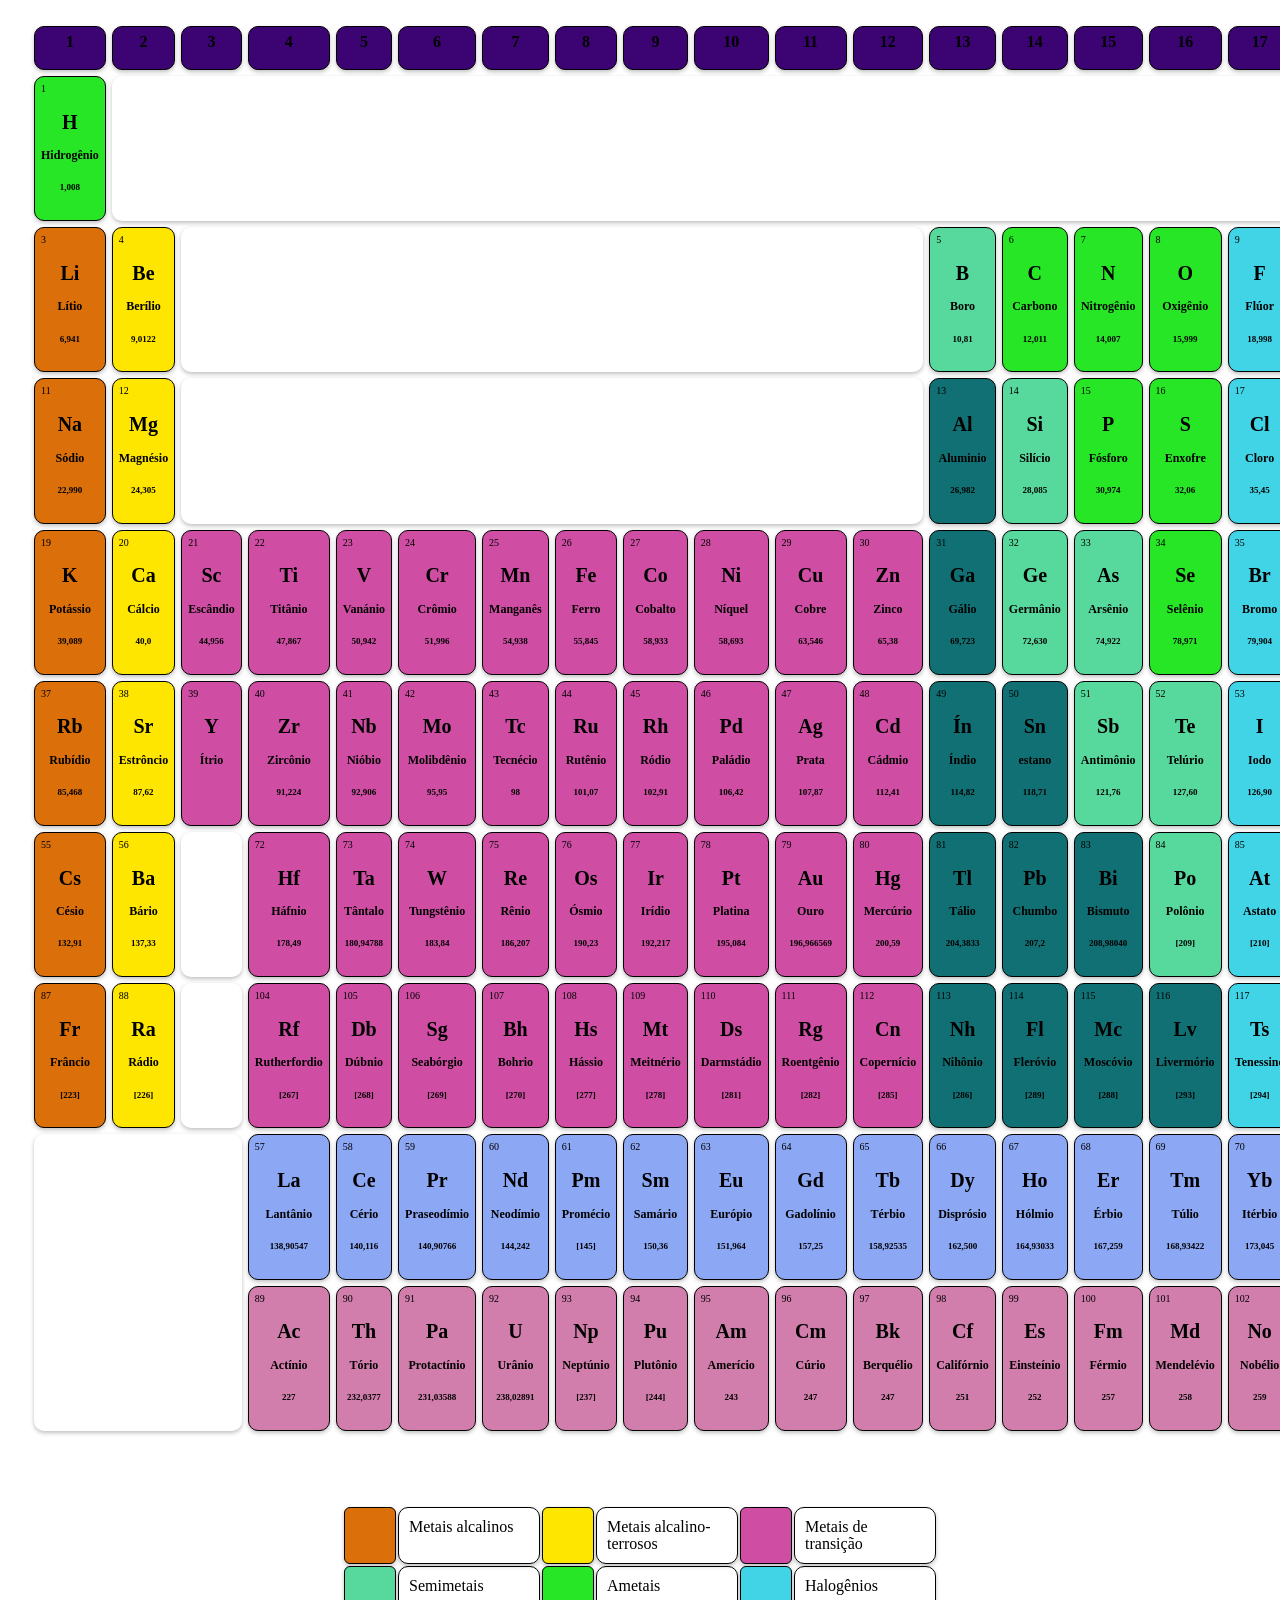
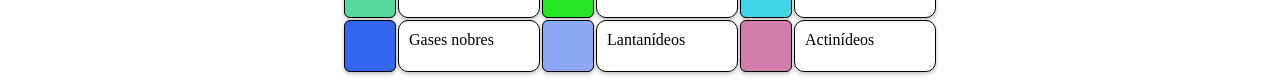
==== index.html @ 9865659d "Add files via upload" ====
<!DOCTYPE html>
<html lang="pt-br">
<head>
    <meta charset="UTF-8">
    <meta name="viewport" content="width=device-width, initial-scale=1.0">
    <title>Documento</title>
    <link rel="stylesheet" href="Tab2.css">
</head>
<body>
    <table class="tabela">
        <tr class="grupos">
            <td>1</td>
            <td>2</td>
            <td>3</td>
            <td>4</td>
            <td>5</td>
            <td>6</td>
            <td>7</td>
            <td>8</td>
            <td>9</td>
            <td>10</td>
            <td>11</td>
            <td>12</td>
            <td>13</td>
            <td>14</td>
            <td>15</td>
            <td>16</td>
            <td>17</td>
            <td>18</td>
    </tr>
        <tr>
            
            <td class="ametal">
                <div class="numero">1</div>
                <h2 class="simbolo">H</h2>
                <h4 class="nome">Hidrogênio</h4>
                <h6 class="massa">1,008</h6>
                
            </td>
            <td class="ooo" colspan="16"></td>
            <td class="gas-nobre">
                <div class="numero">2</div>
                <h2 class="simbolo">He</h2>
                <h4 class="nome">Hélio</h4>
                <h6 class="massa">4.0026</h6>
                
            </td>
        </tr>
        <tr>
            <td class="metal-alcalino">
                <div class="numero">3</div>
                <h2 class="simbolo">Li</h2>
                <h4 class="nome">Lítio</h4>
                <h6 class="massa">6,941</h6>
                
            </td>
            <td class="metal-alcalino-terroso">
                <div class="numero">4</div>
                <h2 class="simbolo">Be</h2>
                <h4 class="nome">Berílio</h4>
                <h6 class="massa">9,0122</h6>
                
            </td>
            <td class="ooo" colspan="10"></td>
            <td class="semimetal">
                <div class="numero">5</div>
                <h2 class="simbolo">B</h2>
                <h4 class="nome">Boro</h4>
                <h6 class="massa">10,81</h6>
            
            </td>
            <td class="ametal">
                <div class="numero">6</div>
                <h2 class="simbolo">C</h2>
                <h4 class="nome">Carbono</h4>
                <h6 class="massa">12,011</h6>
                
            </td>
            <td class="ametal">
                <div class="numero">7</div>
                <h2 class="simbolo">N</h2>
                <h4 class="nome">Nitrogênio</h4>
                <h6 class="massa">14,007</h6>
                
            </td>
            <td class="ametal">
                <div class="numero">8</div>
                <h2 class="simbolo">O</h2>
                <h4 class="nome">Oxigênio</h4>
                <h6 class="massa">15,999</h6>
                
            </td>
            <td class="halogenio">
                <div class="numero">9</div>
                <h2 class="simbolo">F</h2>
                <h4 class="nome">Flúor</h4>
                <h6 class="massa">18,998</h6>
                
            </td>
            <td class="gas-nobre">
                <div class="numero">10</div>
                <h2 class="simbolo">Ne</h2>
                <h4 class="nome">Neônio</h4>
                <h6 class="massa">20,180</h6>
                
            </td>
            
        </tr>
        <tr>
            <td class="metal-alcalino">
                <div class="numero">11</div>
                <h2 class="simbolo">Na</h2>
                <h4 class="nome">Sódio</h4>
                <h6 class="massa">22,990</h6>
                
            </td>
            <td class="metal-alcalino-terroso">
                <div class="numero">12</div>
                <h2 class="simbolo">Mg</h2>
                <h4 class="nome">Magnésio</h4>
                <h6 class="massa">24,305</h6>
                
            </td>
            <td class="ooo" colspan="10"></td>
            <td class="outros-metais">
                <div class="numero">13</div>
                <h2 class="simbolo">Al</h2>
                <h4 class="nome">Aluminio</h4>
                <h6 class="massa">26,982</h6>
                
            </td>
            <td class="semimetal">
                <div class="numero">14</div>
                <h2 class="simbolo">Si</h2>
                <h4 class="nome">Silício</h4>
                <h6 class="massa">28,085</h6>
                
            </td>
            <td class="ametal">
                <div class="numero">15</div>
                <h2 class="simbolo">P</h2>
                <h4 class="nome">Fósforo</h4>
                <h6 class="massa">30,974</h6>
                
            </td>
            <td class="ametal">
                <div class="numero">16</div>
                <h2 class="simbolo">S</h2>
                <h4 class="nome">Enxofre</h4>
                <h6 class="massa">32,06</h6>
                
            </td>
            <td class="halogenio">
                <div class="numero">17</div>
                <h2 class="simbolo">Cl</h2>
                <h4 class="nome">Cloro</h4>
                <h6 class="massa">35,45</h6>
                
            </td>
            <td class="gas-nobre">
                <div class="numero">18</div>
                <h2 class="simbolo">Ar</h2>
                <h4 class="nome">Argônio</h4>
                <h6 class="massa">39,948</h6>
                
            </td>
            
        </tr>
        <tr>
            <td class="metal-alcalino">
                <div class="numero">19</div>
                <h2 class="simbolo">K</h2>
                <h4 class="nome">Potássio</h4>
                <h6 class="massa">39,089</h6>
                
            </td>
            <td class="metal-alcalino-terroso">
                <div class="numero">20</div>
                <h2 class="simbolo">Ca</h2>
                <h4 class="nome">Cálcio</h4>
                <h6 class="massa">40,0</h6>
                
            </td>
            <td class="metal-transicao">
                <div class="numero">21</div>
                <h2 class="simbolo">Sc</h2>
                <h4 class="nome">Escândio</h4>
                <h6 class="massa">44,956</h6>
                
            </td>
            <td class="metal-transicao">
                <div class="numero">22</div>
                <h2 class="simbolo">Ti</h2>
                <h4 class="nome">Titânio</h4>
                <h6 class="massa">47,867</h6>
                
            </td>
            <td class="metal-transicao">
                <div class="numero">23</div>
                <h2 class="simbolo">V</h2>
                <h4 class="nome">Vanánio</h4>
                <h6 class="massa">50,942</h6>
                
            </td>
            <td class="metal-transicao">
                <div class="numero">24</div>
                <h2 class="simbolo">Cr</h2>
                <h4 class="nome">Crômio</h4>
                <h6 class="massa">51,996</h6>
                
            </td>
            <td class="metal-transicao">
                <div class="numero">25</div>
                <h2 class="simbolo">Mn</h2>
                <h4 class="nome">Manganês</h4>
                <h6 class="massa">54,938</h6>
                
            </td>
            <td class="metal-transicao">
                <div class="numero">26</div>
                <h2 class="simbolo">Fe</h2>
                <h4 class="nome">Ferro</h4>
                <h6 class="massa">55,845</h6>
                
            </td>
            <td class="metal-transicao">
                <div class="numero">27</div>
                <h2 class="simbolo">Co</h2>
                <h4 class="nome">Cobalto</h4>
                <h6 class="massa">58,933</h6>
                
            </td>
            <td class="metal-transicao">
                <div class="numero">28</div>
                <h2 class="simbolo">Ni</h2>
                <h4 class="nome">Níquel</h4>
                <h6 class="massa">58,693</h6>
                
            </td>
            <td class="metal-transicao">
                <div class="numero">29</div>
                <h2 class="simbolo">Cu</h2>
                <h4 class="nome">Cobre</h4>
                <h6 class="massa">63,546</h6>
                
            </td>
            <td class="metal-transicao">
                <div class="numero">30</div>
                <h2 class="simbolo">Zn</h2>
                <h4 class="nome">Zinco</h4>
                <h6 class="massa">65,38</h6>
                
            </td>
            <td class="outros-metais">
                <div class="numero">31</div>
                <h2 class="simbolo">Ga</h2>
                <h4 class="nome">Gálio</h4>
                <h6 class="massa">69,723</h6>
                
            </td>
            <td class="semimetal">
                <div class="numero">32</div>
                <h2 class="simbolo">Ge</h2>
                <h4 class="nome">Germânio</h4>
                <h6 class="massa">72,630</h6>
                
            </td>
            <td class="semimetal">
                <div class="numero">33</div>
                <h2 class="simbolo">As</h2>
                <h4 class="nome">Arsênio</h4>
                <h6 class="massa">74,922</h6>
                
            </td>
            <td class="ametal">
                <div class="numero">34</div>
                <h2 class="simbolo">Se</h2>
                <h4 class="nome">Selênio</h4>
                <h6 class="massa">78,971</h6>
                
            </td>
            <td class="halogenio">
                <div class="numero">35</div>
                <h2 class="simbolo">Br</h2>
                <h4 class="nome">Bromo</h4>
                <h6 class="massa">79,904</h6>
                
            </td>
            <td class="gas-nobre">
                <div class="numero">36</div>
                <h2 class="simbolo">Kr</h2>
                <h4 class="nome">Criptônio</h4>
                <h6 class="massa">83,798</h6>
                
            </td>
        </tr>
        <tr>
            <td class="metal-alcalino">
                <div class="numero">37</div>
                <h2 class="simbolo">Rb</h2>
                <h4 class="nome">Rubídio</h4>
                <h6 class="massa">85,468</h6>
                
            </td>
            <td class="metal-alcalino-terroso">
                <div class="numero">38</div>
                <h2 class="simbolo">Sr</h2>
                <h4 class="nome">Estrôncio</h4>
                <h6 class="massa">87,62</h6>
                
            </td>
            <td class="metal-transicao">
                <div class="numero">39</div>
                <h2 class="simbolo">Y</h2>
                <h4 class="nome">Ítrio</h4>
                <h6 class="massa"></h6>
                
            </td>
            <td class="metal-transicao">
                <div class="numero">40</div>
                <h2 class="simbolo">Zr</h2>
                <h4 class="nome">Zircônio</h4>
                <h6 class="massa">91,224</h6>
                
            </td>
            <td class="metal-transicao">
                <div class="numero">41</div>
                <h2 class="simbolo">Nb</h2>
                <h4 class="nome">Nióbio</h4>
                <h6 class="massa">92,906</h6>
                
            </td>
            <td class="metal-transicao">
                <div class="numero">42</div>
                <h2 class="simbolo">Mo</h2>
                <h4 class="nome">Molibdênio</h4>
                <h6 class="massa">95,95</h6>
                
            </td>
            <td class="metal-transicao">
                <div class="numero">43</div>
                <h2 class="simbolo">Tc</h2>
                <h4 class="nome">Tecnécio</h4>
                <h6 class="massa">98</h6>
                
            </td>
            <td class="metal-transicao">
                <div class="numero">44</div>
                <h2 class="simbolo">Ru</h2>
                <h4 class="nome">Rutênio</h4>
                <h6 class="massa">101,07</h6>
                
            </td>
            <td class="metal-transicao">
                <div class="numero">45</div>
                <h2 class="simbolo">Rh</h2>
                <h4 class="nome">Ródio</h4>
                <h6 class="massa">102,91</h6>
                
            </td>
            <td class="metal-transicao">
                <div class="numero">46</div>
                <h2 class="simbolo">Pd</h2>
                <h4 class="nome">Paládio</h4>
                <h6 class="massa">106,42</h6>
                
            </td>
            <td class="metal-transicao">
                <div class="numero">47</div>
                <h2 class="simbolo">Ag</h2>
                <h4 class="nome">Prata</h4>
                <h6 class="massa">107,87</h6>
                
            </td>
            <td class="metal-transicao">
                <div class="numero">48</div>
                <h2 class="simbolo">Cd</h2>
                <h4 class="nome">Cádmio</h4>
                <h6 class="massa">112,41</h6>
                
            </td>
            <td class="outros-metais">
                <div class="numero">49</div>
                <h2 class="simbolo">Ín</h2>
                <h4 class="nome">Índio</h4>
                <h6 class="massa">114,82</h6>
                
            </td>
            <td class="outros-metais">
                <div class="numero">50</div>
                <h2 class="simbolo">Sn</h2>
                <h4 class="nome">estano</h4>
                <h6 class="massa">118,71</h6>
                
            </td>
            <td class="semimetal">
                <div class="numero">51</div>
                <h2 class="simbolo">Sb</h2>
                <h4 class="nome">Antimônio</h4>
                <h6 class="massa">121,76</h6>
                
            </td>
            <td class="semimetal">
                <div class="numero">52</div>
                <h2 class="simbolo">Te</h2>
                <h4 class="nome">Telúrio</h4>
                <h6 class="massa">127,60</h6>
                
            </td>
            <td class="halogenio">
                <div class="numero">53</div>
                <h2 class="simbolo">I</h2>
                <h4 class="nome">Iodo</h4>
                <h6 class="massa">126,90</h6>
                
            </td>
            <td class="gas-nobre">
                <div class="numero">54</div>
                <h2 class="simbolo">Xe</h2>
                <h4 class="nome">Xenônio</h4>
                <h6 class="massa">131,29</h6>
                
            </td>
        </tr>
        <tr>
            <td class="metal-alcalino">
                <div class="numero">55</div>
                <h2 class="simbolo">Cs</h2>
                <h4 class="nome">Césio</h4>
                <h6 class="massa">132,91</h6>
                
            </td>
            <td class="metal-alcalino-terroso">
                <div class="numero">56</div>
                <h2 class="simbolo">Ba</h2>
                <h4 class="nome">Bário</h4>
                <h6 class="massa">137,33</h6>
                
            </td>
            <td class="ooo" colspan="1"></td>
            
                <td class="metal-transicao">
                <div class="numero">72</div>
                <h2 class="simbolo">Hf</h2>
                <h4 class="nome">Háfnio</h4>
                <h6 class="massa">178,49</h6>
                
            </td>
            <td class="metal-transicao">
                <div class="numero">73</div>
                <h2 class="simbolo">Ta</h2>
                <h4 class="nome">Tântalo</h4>
                <h6 class="massa">180,94788</h6>
                
            </td>
            <td class="metal-transicao">
                <div class="numero">74</div>
                <h2 class="simbolo">W</h2>
                <h4 class="nome">Tungstênio</h4>
                <h6 class="massa">183,84</h6>
                
            </td>
            <td class="metal-transicao">
                <div class="numero">75</div>
                <h2 class="simbolo">Re</h2>
                <h4 class="nome">Rênio</h4>
                <h6 class="massa">186,207</h6>
                
            </td>
            <td class="metal-transicao">
                <div class="numero">76</div>
                <h2 class="simbolo">Os</h2>
                <h4 class="nome">Ósmio</h4>
                <h6 class="massa">190,23</h6>
                
            </td>
                <td class="metal-transicao">
                <div class="numero">77</div>
                <h2 class="simbolo">Ir</h2>
                <h4 class="nome">Irídio</h4>
                <h6 class="massa">192,217</h6>
                
            </td>
            <td class="metal-transicao">
                <div class="numero">78</div>
                <h2 class="simbolo">Pt</h2>
                <h4 class="nome">Platina</h4>
                <h6 class="massa">195,084</h6>
                
            </td>
            <td class="metal-transicao">
                <div class="numero">79</div>
                <h2 class="simbolo">Au</h2>
                <h4 class="nome">Ouro</h4>
                <h6 class="massa">196,966569</h6>
                
            </td>
            <td class="metal-transicao">
                <div class="numero">80</div>
                <h2 class="simbolo">Hg</h2>
                <h4 class="nome">Mercúrio</h4>
                <h6 class="massa">200,59</h6>
                
            </td>
            <td class="outros-metais">
                <div class="numero">81</div>
                <h2 class="simbolo">Tl</h2>
                <h4 class="nome">Tálio</h4>
                <h6 class="massa">204,3833</h6>
                
            </td>
            <td class="outros-metais">
                <div class="numero">82</div>
                <h2 class="simbolo">Pb</h2>
                <h4 class="nome">Chumbo</h4>
                <h6 class="massa">207,2</h6>
                
            </td>
            <td class="outros-metais">
                <div class="numero">83</div>
                <h2 class="simbolo">Bi</h2>
                <h4 class="nome">Bismuto</h4>
                <h6 class="massa">208,98040</h6>
                
            </td>
            <td class="semimetal">
                <div class="numero">84</div>
                <h2 class="simbolo">Po</h2>
                <h4 class="nome">Polônio</h4>
                <h6 class="massa">[209]</h6>
                
            </td>
            <td class="halogenio">
                <div class="numero">85</div>
                <h2 class="simbolo">At</h2>
                <h4 class="nome">Astato</h4>
                <h6 class="massa">[210]</h6>
                
            </td>
            <td class="gas-nobre">
                <div class="numero">86</div>
                <h2 class="simbolo">Rn</h2>
                <h4 class="nome">Radônio</h4>
                <h6 class="massa">222</h6>
                
            </td>
        </tr>
        <tr>
            <td class="metal-alcalino">
                <div class="numero">87</div>
                <h2 class="simbolo">Fr</h2>
                <h4 class="nome">Frâncio</h4>
                <h6 class="massa">[223]</h6>
                
            </td>
            <td class="metal-alcalino-terroso">
                <div class="numero">88</div>
                <h2 class="simbolo">Ra</h2>
                <h4 class="nome">Rádio</h4>
                <h6 class="massa">[226]</h6>
                
            </td>
            <td class="ooo" colspan="1"></td>
            <td class="metal-transicao">
            <div class="numero">104</div>
                <h2 class="simbolo">Rf</h2>
                <h4 class="nome">Rutherfordio</h4>
                <h6 class="massa">[267]</h6>
                
            </td>
            <td class="metal-transicao">
                <div class="numero">105</div>
                <h2 class="simbolo">Db</h2>
                <h4 class="nome">Dúbnio</h4>
                <h6 class="massa">[268]</h6>
                
            </td>
            <td class="metal-transicao">
                <div class="numero">106</div>
                <h2 class="simbolo">Sg</h2>
                <h4 class="nome">Seabórgio</h4>
                <h6 class="massa">[269]</h6>
                
            </td>
            <td class="metal-transicao">
                <div class="numero">107</div>
                <h2 class="simbolo">Bh</h2>
                <h4 class="nome">Bohrio</h4>
                <h6 class="massa">[270]</h6>
                
            </td>
            <td class="metal-transicao">
                <div class="numero">108</div>
                <h2 class="simbolo">Hs</h2>
                <h4 class="nome">Hássio</h4>
                <h6 class="massa">[277]</h6>
                
            </td>
            <td class="metal-transicao">
                <div class="numero">109</div>
                <h2 class="simbolo">Mt</h2>
                <h4 class="nome">Meitnério</h4>
                <h6 class="massa">[278]</h6>
                
            </td>
            <td class="metal-transicao">
                <div class="numero">110</div>
                <h2 class="simbolo">Ds</h2>
                <h4 class="nome">Darmstádio</h4>
                <h6 class="massa">[281]</h6>
                
            </td>
            <td class="metal-transicao">
                <div class="numero">111</div>
                <h2 class="simbolo">Rg</h2>
                <h4 class="nome">Roentgênio</h4>
                <h6 class="massa">[282]</h6>
                
            </td>
             <td class="metal-transicao">
                <div class="numero">112</div>
                <h2 class="simbolo">Cn</h2>
                <h4 class="nome">Copernício</h4>
                <h6 class="massa">[285]</h6>
                
            </td>
            <td class="outros-metais">
                <div class="numero">113</div>
                <h2 class="simbolo">Nh</h2>
                <h4 class="nome">Nihônio</h4>
                <h6 class="massa">[286]</h6>
                
            </td>
            <td class="outros-metais">
                <div class="numero">114</div>
                <h2 class="simbolo">Fl</h2>
                <h4 class="nome">Fleróvio</h4>
                <h6 class="massa">[289]</h6>
                
            </td>
                <td class="outros-metais">
                <div class="numero">115</div>
                <h2 class="simbolo">Mc</h2>
                <h4 class="nome">Moscóvio</h4>
                <h6 class="massa">[288]</h6>
                
            </td>
            <td class="outros-metais">
                <div class="numero">116</div>
                <h2 class="simbolo">Lv</h2>
                <h4 class="nome">Livermório</h4>
                <h6 class="massa">[293]</h6>
                
            </td>
            <td class="halogenio">
                <div class="numero">117</div>
                <h2 class="simbolo">Ts</h2>
                <h4 class="nome">Tenessino</h4>
                <h6 class="massa">[294]</h6>
                
            </td>
             <td class="gas-nobre">
                <div class="numero">118</div>
                <h2 class="simbolo">Og</h2>
                <h4 class="nome">Oganessônio</h4>
                <h6 class="massa">[294]</h6>
                
            </td>
        </tr>
        <tr>
            <td class="ooo"  colspan="3" rowspan="2">
                <div class="numero"></div>
                <h2 class="simbolo"></h2>
                <h4 class="nome"></h4>
                <h6 class="massa"></h6>
            </td>
            
            <td class="lantanideos">
                <div class="numero">57</div>
                <h2 class="simbolo">La</h2>
                <h4 class="nome">Lantânio</h4>
                <h6 class="massa">138,90547</h6>
                
            </td>
            <td class="lantanideos">
                <div class="numero">58</div>
                <h2 class="simbolo">Ce</h2>
                <h4 class="nome">Cério</h4>
                <h6 class="massa">140,116</h6>
                
            </td>
            <td class="lantanideos">
                <div class="numero">59</div>
                <h2 class="simbolo">Pr</h2>
                <h4 class="nome">Praseodímio</h4>
                <h6 class="massa">140,90766</h6>
                
            </td>
            <td class="lantanideos">
                <div class="numero">60</div>
                <h2 class="simbolo">Nd</h2>
                <h4 class="nome">Neodímio</h4>
                <h6 class="massa">144,242</h6>
                
            </td>
            <td class="lantanideos">
                <div class="numero">61</div>
                <h2 class="simbolo">Pm</h2>
                <h4 class="nome">Promécio</h4>
                <h6 class="massa">[145]</h6>
                
            </td>
            <td class="lantanideos">
                <div class="numero">62</div>
                <h2 class="simbolo">Sm</h2>
                <h4 class="nome">Samário</h4>
                <h6 class="massa">150,36</h6>
                
            </td>
            <td class="lantanideos">
                <div class="numero">63</div>
                <h2 class="simbolo">Eu</h2>
                <h4 class="nome">Európio</h4>
                <h6 class="massa">151,964</h6>
                
            </td>
            <td class="lantanideos">
                <div class="numero">64</div>
                <h2 class="simbolo">Gd</h2>
                <h4 class="nome">Gadolínio</h4>
                <h6 class="massa">157,25</h6>
                
            </td>
            <td class="lantanideos">
                <div class="numero">65</div>
                <h2 class="simbolo">Tb</h2>
                <h4 class="nome">Térbio</h4>
                <h6 class="massa">158,92535</h6>
                
            </td>
            <td class="lantanideos">
                <div class="numero">66</div>
                <h2 class="simbolo">Dy</h2>
                <h4 class="nome">Disprósio</h4>
                <h6 class="massa">162,500</h6>
                
            </td>
            <td class="lantanideos">
                <div class="numero">67</div>
                <h2 class="simbolo">Ho</h2>
                <h4 class="nome">Hólmio</h4>
                <h6 class="massa">164,93033</h6>
                
            </td>
            <td class="lantanideos">
                <div class="numero">68</div>
                <h2 class="simbolo">Er</h2>
                <h4 class="nome">Érbio</h4>
                <h6 class="massa">167,259</h6>
                
            </td>
            <td class="lantanideos">
                <div class="numero">69</div>
                <h2 class="simbolo">Tm</h2>
                <h4 class="nome">Túlio</h4>
                <h6 class="massa">168,93422</h6>
                
            </td>
            <td class="lantanideos">
                <div class="numero">70</div>
                <h2 class="simbolo">Yb</h2>
                <h4 class="nome">Itérbio</h4>
                <h6 class="massa">173,045</h6>
                
            </td>
            <td class="lantanideos">
                <div class="numero">71</div>
                <h2 class="simbolo">Lu</h2>
                <h4 class="nome">Lutécio</h4>
                <h6 class="massa">174,9668</h6>
                
            </td>
        </tr>
        <tr>
            <td class="actinideos">
                <div class="numero">89</div>
                <h2 class="simbolo">Ac</h2>
                <h4 class="nome">Actínio</h4>
                <h6 class="massa">227</h6>
                
            </td>
            <td class="actinideos">
                <div class="numero">90</div>
                <h2 class="simbolo">Th</h2>
                <h4 class="nome">Tório</h4>
                <h6 class="massa">232,0377</h6>
                
            </td>
            <td class="actinideos">
            <div class="numero">91</div>
                <h2 class="simbolo">Pa</h2>
                <h4 class="nome">Protactínio</h4>
                <h6 class="massa">231,03588</h6>
                
            </td>
            <td class="actinideos">
                <div class="numero">92</div>
                <h2 class="simbolo">U</h2>
                <h4 class="nome">Urânio</h4>
                <h6 class="massa">238,02891</h6>
                
            </td>
            <td class="actinideos">
                <div class="numero">93</div>
                <h2 class="simbolo">Np</h2>
                <h4 class="nome">Neptúnio</h4>
                <h6 class="massa">[237]</h6>
                
            </td>
            <td class="actinideos">
                <div class="numero">94</div>
                <h2 class="simbolo">Pu</h2>
                <h4 class="nome">Plutônio</h4>
                <h6 class="massa">[244]</h6>
                
            </td>
            <td class="actinideos">
                <div class="numero">95</div>
                <h2 class="simbolo">Am</h2>
                <h4 class="nome">Amerício</h4>
                <h6 class="massa">243</h6>
                
            </td>
            <td class="actinideos">
                <div class="numero">96</div>
                <h2 class="simbolo">Cm</h2>
                <h4 class="nome">Cúrio</h4>
                <h6 class="massa">247</h6>
                
            </td>
            <td class="actinideos">
                <div class="numero">97</div>
                <h2 class="simbolo">Bk</h2>
                <h4 class="nome">Berquélio</h4>
                <h6 class="massa">247</h6>
                
            </td>
            <td class="actinideos">
                <div class="numero">98</div>
                <h2 class="simbolo">Cf</h2>
                <h4 class="nome">Califórnio</h4>
                <h6 class="massa">251</h6>
                
            </td>
            <td class="actinideos">
                <div class="numero">99</div>
                <h2 class="simbolo">Es</h2>
                <h4 class="nome">Einsteínio</h4>
                <h6 class="massa">252</h6>
                
            </td>
                <td class="actinideos">
                <div class="numero">100</div>
                <h2 class="simbolo">Fm</h2>
                <h4 class="nome">Férmio</h4>
                <h6 class="massa">257</h6>
                
            </td>
            <td class="actinideos">
                <div class="numero">101</div>
                <h2 class="simbolo">Md</h2>
                <h4 class="nome">Mendelévio</h4>
                <h6 class="massa">258</h6>
                
            </td>
            <td class="actinideos">
                <div class="numero">102</div>
                <h2 class="simbolo">No</h2>
                <h4 class="nome">Nobélio</h4>
                <h6 class="massa">259</h6>
                
            </td>
            <td class="actinideos">
                <div class="numero">103</div>
                <h2 class="simbolo">Lr</h2>
                <h4 class="nome">Laurêncio</h4>
                <h6 class="massa">[262]</h6>
                
            </td>
        </tr>
    </table>
    <br>

    <table class="legenda">

        <tr>
            <td class="metal-alcalino"></td>
            <td>Metais alcalinos</td>

            <td class="metal-alcalino-terroso"></td>
            <td>Metais alcalino-terrosos</td>

            <td class="metal-transicao"></td>
            <td>Metais de transição</td>
        </tr>

        <tr>
            <td class="semimetal"></td>
            <td>Semimetais</td>

            <td class="ametal"></td>
            <td>Ametais</td>

            <td class="halogenio"></td>
            <td>Halogênios</td>
        </tr>

            <tr>
            <td class="gas-nobre"></td>
            <td>Gases nobres</td>

            <td class="lantanideos"></td>
            <td>Lantanídeos</td>

            <td class="actinideos"></td>
            <td>Actinídeos</td>
        </tr>

    </table>
</body>
</html>
---- Tab2.css ----
.ooo{
    border: 0px solid white;
    pointer-events: none;

}
.ooo:hover{
transform:none !important;
box-shadow:none !important;
background:transparent !important;
}
.tabela{

border-collapse: separate;
border-spacing: 6px;
margin: 10px;
padding: 10px;
box-sizing: border-box;
overflow: hidden;
}
.grupos td{
   
height:30px;
text-align:center;
font-weight:bold;
background:#3c0372;
}

td{
width:80px;
height:80px;
padding: 6px;
vertical-align:top;
line-height:1.1;
border-spacing: 2px;
border-radius: 10px;
overflow: hidden;
border:1px solid black;
box-shadow: 0px 2px 4px rgba(0,0,0,0.25);
transition: transform 0.25s, box-shadow 0.25s;
}

.numero{
font-size:10px;
display:block;
}

.simbolo{
font-size:20px;
font-weight:bold;
text-align:center;
display:block;
}

.nome{
font-size:12px;
text-align:center;
display:block;
}

.massa{
font-size:9px;
text-align:center;
display:block;
}



.metal-alcalino{
background: rgb(219, 111, 10);
}

.metal-alcalino-terroso{
background:#ffe600;
}

.metal-transicao{
background:#cf4ea4;
}

.semimetal{
background:#57d89c;
}

.ametal{
background:#26e626;
}

.halogenio{
background:#41d4e7;
}

.gas-nobre{
background:#3566ee;
}

.lantanideos{
background-color: #8ca7f3;
}

.actinideos{
background-color: #d17eac;
}

.outros-metais{
background-color: rgb(17, 112, 116);
}
.legenda td{
align-items: center;
padding:10px;
border:1px solid black;
width:40px;
height:20px;
}

.legenda td:nth-child(even){
width:120px;
}
.legenda td:nth-child(odd){
width:30px;
height:30px;
border-radius:6px;
}

td:hover{
background-color: white;
outline: 3px solid transparent;
transform: scale(1.05);
z-index: 2;
position: relative;
box-shadow: 0px 6px 12px rgba(0,0,0,0.35);
}
.legenda{
margin-left: auto;
margin-right: auto;
margin-top: 30px;
}
.legenda td:hover{
transform:none;
filter:none;
}
.tabela td:hover{
transform: scale(1.35);
box-shadow:0px 10px 18px rgba(0,0,0,0.45);
z-index:10;
position:relative;
}
.grupos td:hover{
box-shadow:0px 6px 12px rgba(0,0,0,0.4);
transform: translateY(-2px);
}
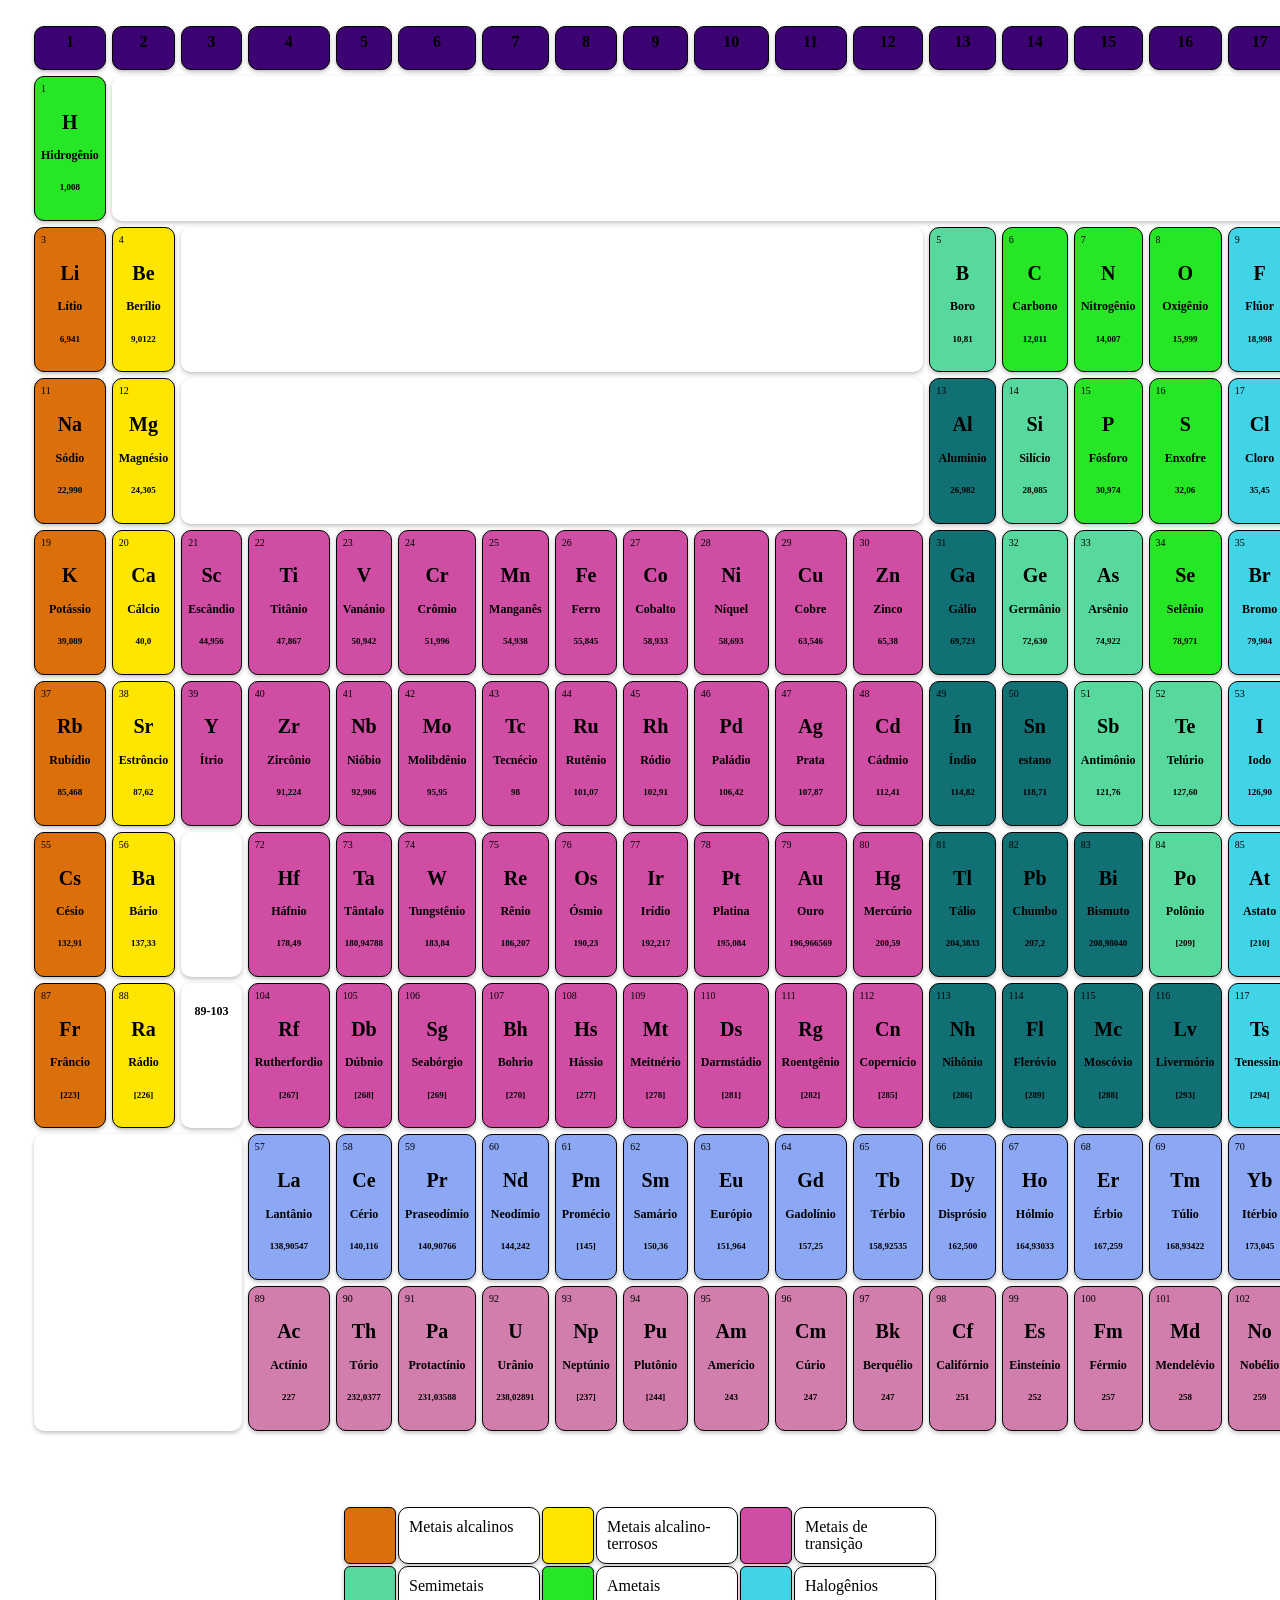
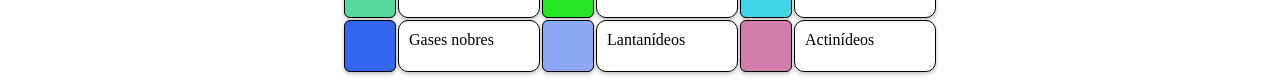
==== commit f1f814bc: "Update index.html" ====
--- a/index.html
+++ b/index.html
@@ -560,7 +560,9 @@
                 <h6 class="massa">[226]</h6>
                 
             </td>
-            <td class="ooo" colspan="1"></td>
+            <td class="ooo" colspan="1">
+                <h4 class="nome">89-103</h4>
+            </td>
             <td class="metal-transicao">
             <div class="numero">104</div>
                 <h2 class="simbolo">Rf</h2>
@@ -928,4 +930,4 @@
 
     </table>
 </body>
-</html>+</html>
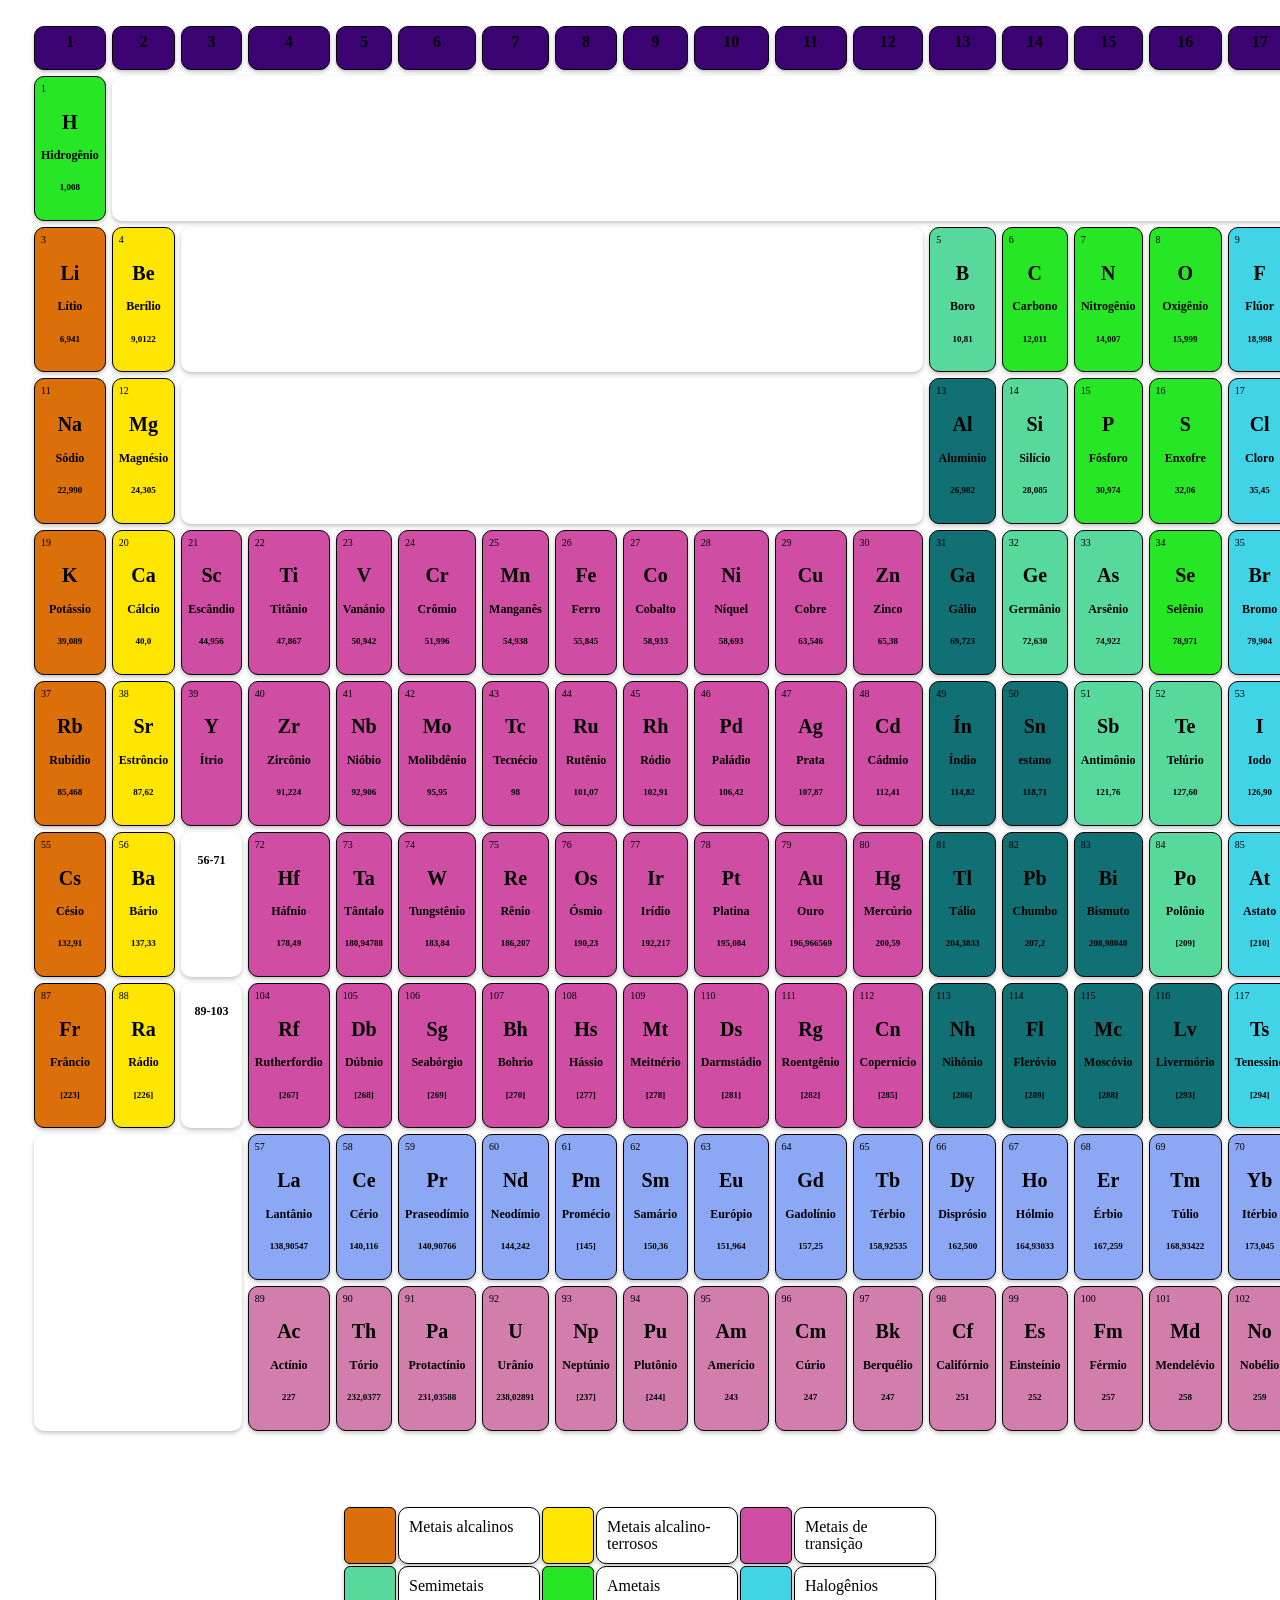
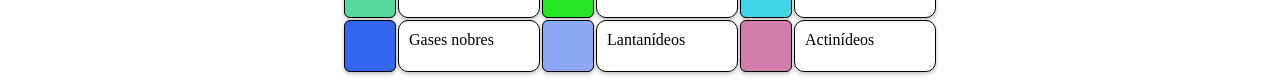
==== commit 54ea1429: "Update index.html" ====
--- a/index.html
+++ b/index.html
@@ -431,13 +431,15 @@
                 
             </td>
             <td class="metal-alcalino-terroso">
-                <div class="numero">56</div>
+                <div class="numero">56</div>    
                 <h2 class="simbolo">Ba</h2>
                 <h4 class="nome">Bário</h4>
                 <h6 class="massa">137,33</h6>
                 
             </td>
-            <td class="ooo" colspan="1"></td>
+            <td class="ooo" colspan="1">
+                <h4 class="nome">56-71</h4>
+            </td>
             
                 <td class="metal-transicao">
                 <div class="numero">72</div>
